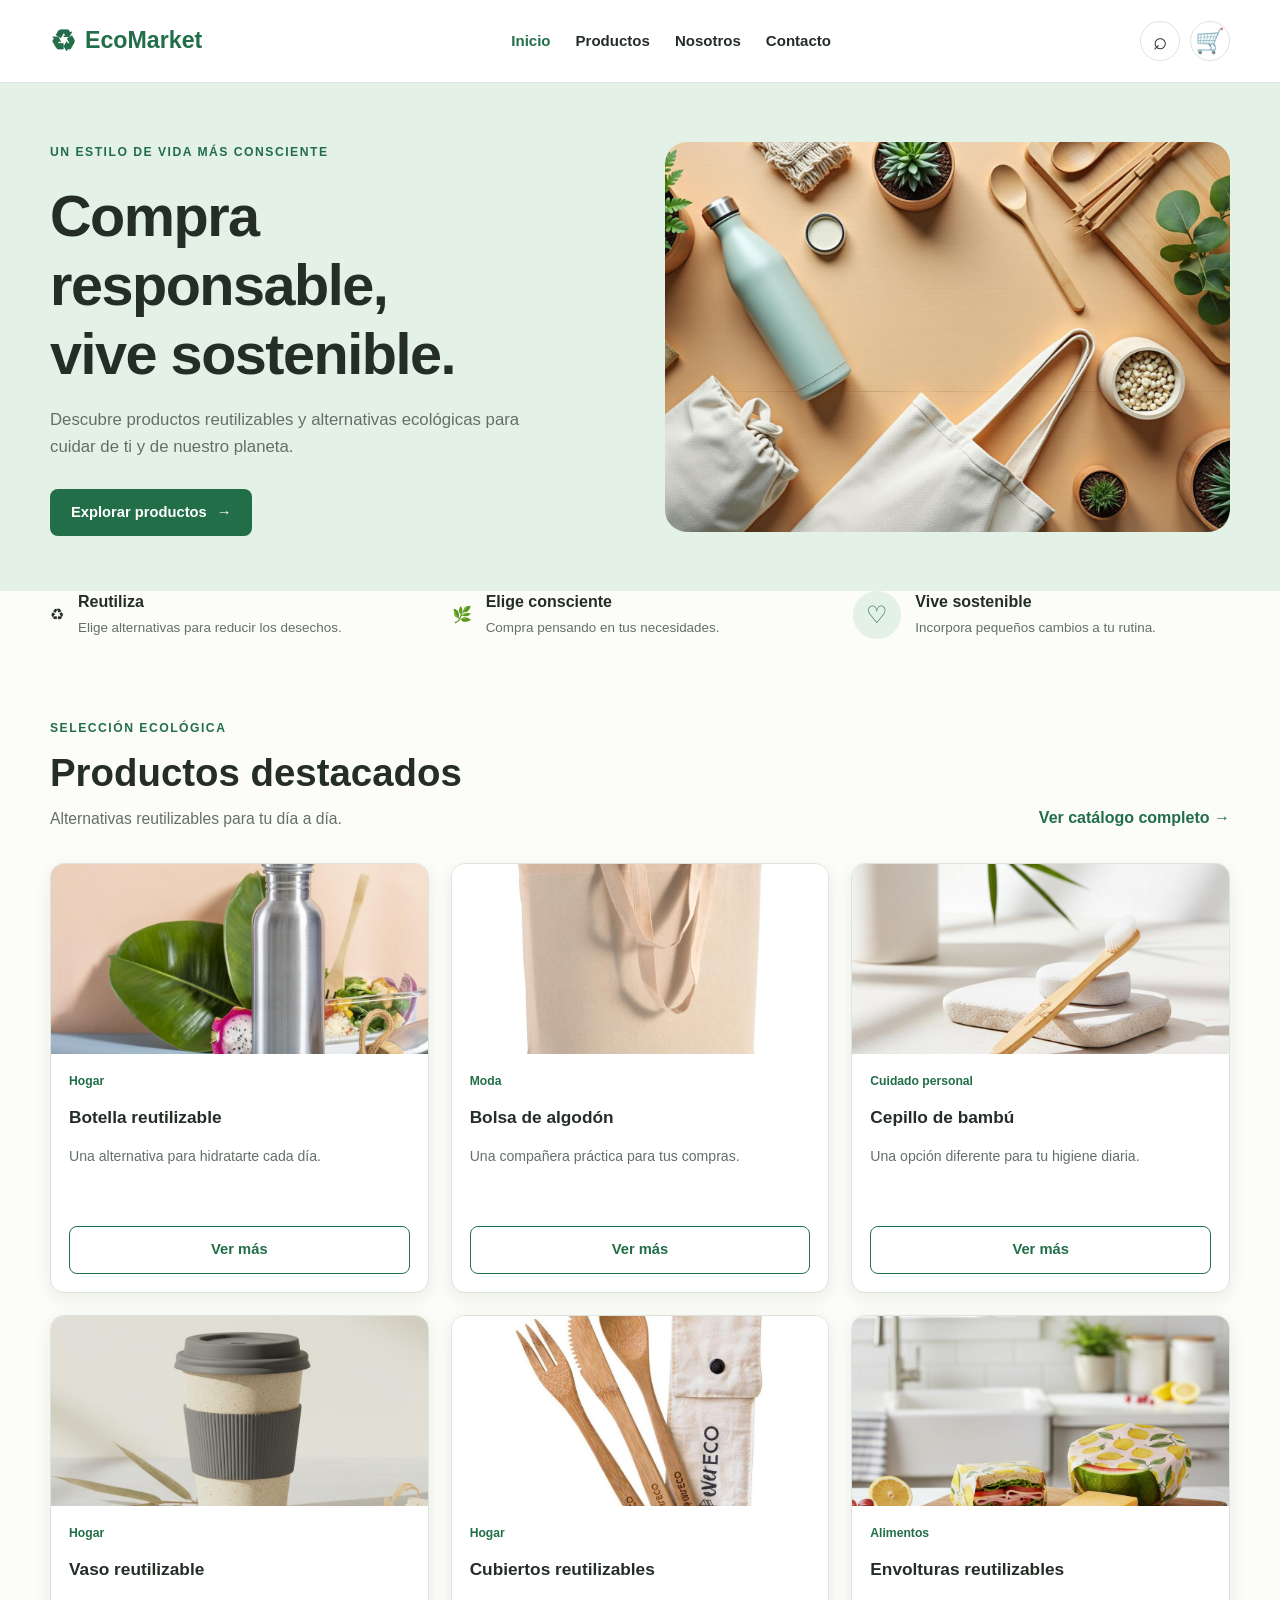
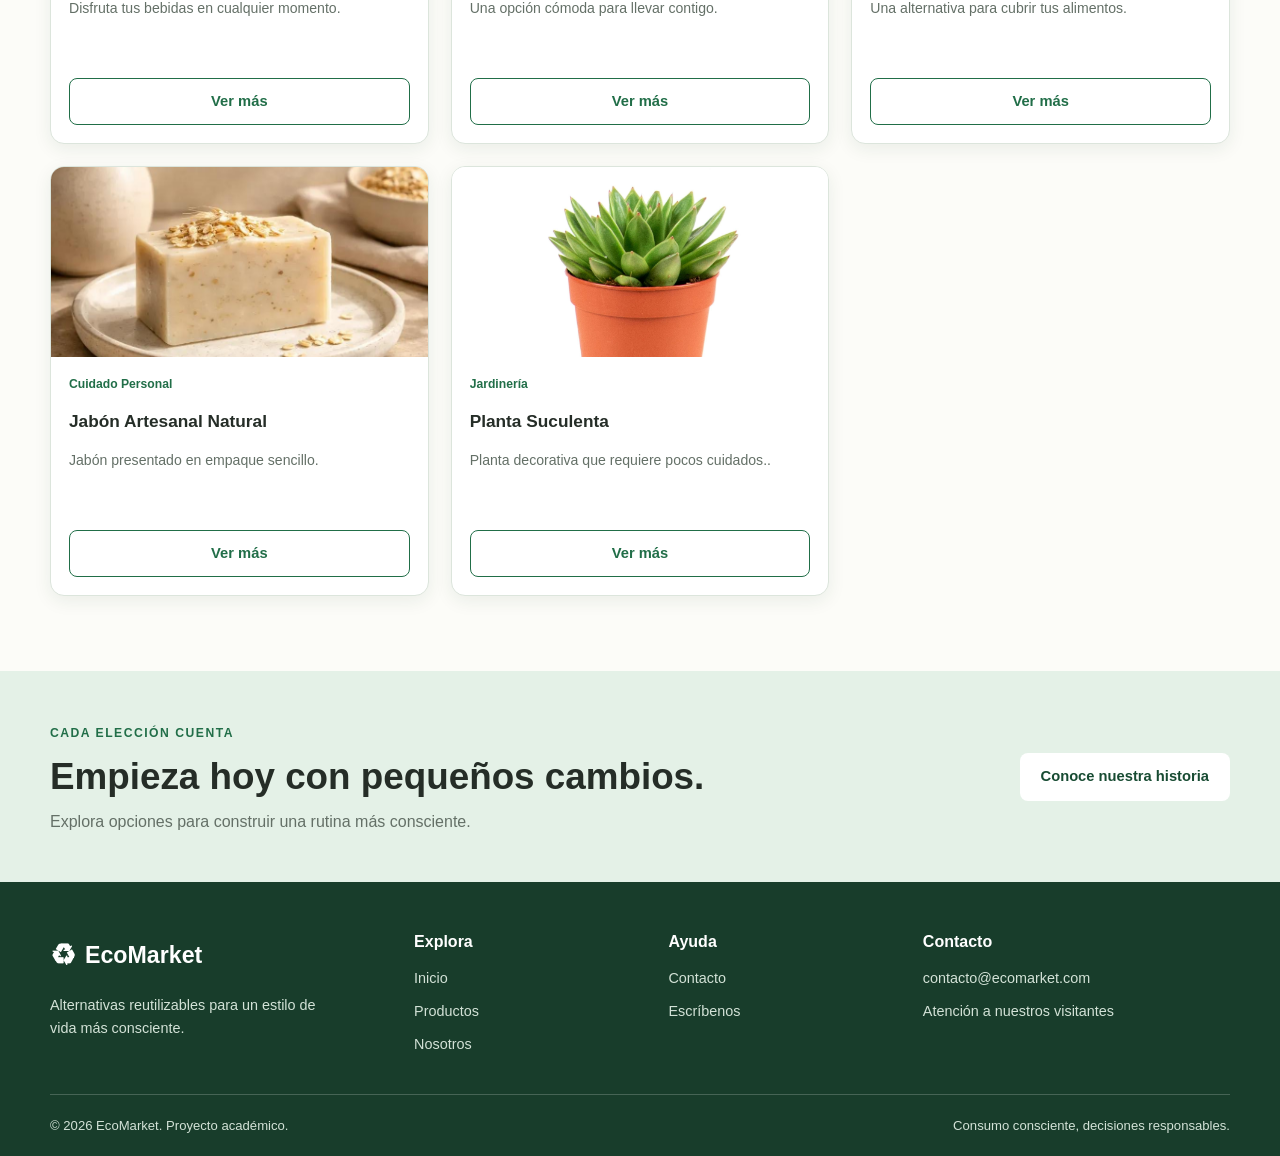
==== index.html @ b7bb80d3 "Inicio del repo para el parcial" ====
<!DOCTYPE html>
<html lang="es">
<head>
    <meta charset="UTF-8">
    <meta name="viewport" content="width=device-width, initial-scale=1.0">
    <meta name="description" content="Descubre productos ecológicos, reutilizables y sostenibles en EcoMarket.">
    <meta name="theme-color" content="#216e48">
    <title>EcoMarket | Compra responsable</title>

    <link rel="stylesheet" href="css/main.css">
    <link rel="stylesheet" href="css/layout.css">
    <link rel="stylesheet" href="css/components.css">
    <link rel="stylesheet" href="css/animations.css">
</head>
<body>

    <!-- ENCABEZADO -->
    <header class="site-header">
        <div class="container header-content">

            <a class="logo" href="index.html" aria-label="EcoMarket, inicio">
                <span class="logo-icon" aria-hidden="true">♻</span>
                <span>EcoMarket</span>
            </a>

            <nav class="main-nav" aria-label="Navegación principal">
                <a class="nav-link active" href="index.html">Inicio</a>
                <a class="nav-link" href="../views/productos.html">Productos</a>
                <a class="nav-link" href="views/sobre_nosotros.html">Nosotros</a>
                <a class="nav-link" href="views/contacto.html">Contacto</a>
            </nav>

            <div class="header-actions">
                <a class="header-action" href="views/productos.html#buscador"
                   aria-label="Buscar productos" title="Buscar productos">
                    <span aria-hidden="true">⌕</span>
                </a>

                <a class="header-action" href="views/productos.html"
                   aria-label="Ver catálogo" title="Ver catálogo">
                    <span aria-hidden="true">🛒</span>
                </a>
            </div>

        </div>
    </header>

    <main>

        <!-- BANNER PRINCIPAL -->
        <section class="hero">
            <div class="container hero-content">

                <div class="hero-text">
                    <span class="eyebrow">UN ESTILO DE VIDA MÁS CONSCIENTE</span>

                    <h1>Compra responsable,<br>vive sostenible.</h1>

                    <p>
                        Descubre productos reutilizables y alternativas
                        ecológicas para cuidar de ti y de nuestro planeta.
                    </p>

                    <a class="btn btn-primary"
                       href="views/productos.html">
                        Explorar productos
                        <span aria-hidden="true">→</span>
                    </a>
                </div>

                <div class="hero-image">
                    <img
                        src="img/products/icons/eco-hero.jpg"
                        alt="Productos reutilizables y elementos naturales"
                        fetchpriority="high">
                </div>

            </div>
        </section>
        <!--beneficios-->
        <seccion class="benefits">
            <div class="container benefits-grid">
                <article class="benefit">
                    <span class="benefit icon"aria-hidden="true">♻</span>
                 <div>
                        <h2>Reutiliza</h2>
                        <p>Elige alternativas para reducir los desechos.</p>
                    </div>
                </article>
            <article class="benefit">
                <span class="benefit icon" aria-hidden="true">🌿</span>
                <div>
                        <h2>Elige consciente</h2>
                        <p>Compra pensando en tus necesidades.</p>
                    </div>
            </article>
                <article class="benefit">
                    <span class="benefit-icon" aria-hidden="true">♡</span>
                    <div>
                        <h2>Vive sostenible</h2>
                        <p>Incorpora pequeños cambios a tu rutina.</p>
                    </div>
                </article>
            </div>
        </seccion>
        <!-- PRODUCTOS DESTACADOS -->
           <section class="featured section-padding">
            <div class="container">

                <div class="section-heading">
                    <div>
                        <span class="eyebrow">SELECCIÓN ECOLÓGICA</span>
                        <h2>Productos destacados</h2>
                        <p>Alternativas reutilizables para tu día a día.</p>
                    </div>

                    <a class="text-link" href="views/productos.html">
                        Ver catálogo completo →
                    </a>
                </div>

                <div class="product-grid featured-grid">

                    <article class="product-card">
                        <a class="product-image" href="views/productos.html#botella">
                            <img src="img/products/botella.jpg"
                                 alt="Botella reutilizable">
                        </a>
                        <div class="product-info">
                            <span class="product-category">Hogar</span>
                            <h3>Botella reutilizable</h3>
                            <p>Una alternativa para hidratarte cada día.</p>
                            <a class="btn btn-outline"
                               href="views/productos.html#botella">
                                Ver más
                            </a>
                        </div>
                    </article>

                    <article class="product-card">
                        <a class="product-image" href="views/productos.html#bolsa">
                            <img src="img/products/bolsa.jpg"
                                 alt="Bolsa reutilizable de algodón">
                        </a>
                        <div class="product-info">
                            <span class="product-category">Moda</span>
                            <h3>Bolsa de algodón</h3>
                            <p>Una compañera práctica para tus compras.</p>
                            <a class="btn btn-outline"
                               href="views/productos.html#bolsa">
                                Ver más
                            </a>
                        </div>
                    </article>

                    <article class="product-card">
                        <a class="product-image" href="views/productos.html#cepillo">
                            <img src="img/products/cepillo.jpg"
                                 alt="Cepillo dental de bambú">
                        </a>
                        <div class="product-info">
                            <span class="product-category">Cuidado personal</span>
                            <h3>Cepillo de bambú</h3>
                            <p>Una opción diferente para tu higiene diaria.</p>
                            <a class="btn btn-outline"
                               href="views/productos.html#cepillo">
                                Ver más
                            </a>
                        </div>
                    </article>

                    <article class="product-card">
                        <a class="product-image" href="views/productos.html#vaso">
                            <img src="img/products/vaso.jpg"
                                 alt="Vaso reutilizable">
                        </a>
                        <div class="product-info">
                            <span class="product-category">Hogar</span>
                            <h3>Vaso reutilizable</h3>
                            <p>Disfruta tus bebidas en cualquier momento.</p>
                            <a class="btn btn-outline"
                               href="views/productos.html#vaso">
                                Ver más
                            </a>
                        </div>
                    </article>

                    <article class="product-card">
                        <a class="product-image" href="views/productos.html#cubiertos">
                            <img src="img/products/cubiertos.jpg"
                                 alt="Juego de cubiertos reutilizables">
                        </a>
                        <div class="product-info">
                            <span class="product-category">Hogar</span>
                            <h3>Cubiertos reutilizables</h3>
                            <p>Una opción cómoda para llevar contigo.</p>
                            <a class="btn btn-outline"
                               href="views/productos.html#cubiertos">
                                Ver más
                            </a>
                        </div>
                    </article>

                    <article class="product-card">
                        <a class="product-image" href="views/productos.html#envolturas">
                            <img src="img/products/envolturas.jpg"
                                 alt="Envolturas reutilizables para alimentos">
                        </a>
                        <div class="product-info">
                            <span class="product-category">Alimentos</span>
                            <h3>Envolturas reutilizables</h3>
                            <p>Una alternativa para cubrir tus alimentos.</p>
                            <a class="btn btn-outline"
                               href="views/productos.html#envolturas">
                                Ver más
                            </a>
                        </div>
                    </article>

                     <article class="product-card">
                        <a class="product-image" href="views/productos.html#Jabónartesanalnatural">
                            <img src="img/products/Jabónartesanalnatural.jpg"
                                 alt="Jabón Artesanal natural">
                        </a>
                        <div class="product-info">
                            <span class="product-category">Cuidado Personal</span>
                            <h3>Jabón Artesanal Natural</h3>
                            <p>Jabón presentado en empaque sencillo.</p>
                            <a class="btn btn-outline"
                               href="views/productos.html#Jabónartesanalnatural">
                                Ver más
                            </a>
                        </div>
                    </article>
                    <article class="product-card">
                        <a class="product-image" href="views/productos.html#PlantaSuculenta">
                            <img src="img/products/PlantaSuculenta.jpg"
                                 alt="Planta Suculenta">
                        </a>
                        <div class="product-info">
                            <span class="product-category">Jardinería</span>
                            <h3>Planta Suculenta</h3>
                            <p>Planta decorativa que requiere pocos cuidados..</p>
                            <a class="btn btn-outline"
                               href="views/productos.html#PlantaSuculenta">
                                Ver más
                            </a>
                        </div>
                    </article>



                </div>
            </div>
        </section>
       <!--Llamado a la Accion-->
        <section class="eco-cta">
            <div class="container eco-cta-content">
                <div>
                    <span class="eyebrow">CADA ELECCIÓN CUENTA</span>
                    <h2>Empieza hoy con pequeños cambios.</h2>
                    <p>Explora opciones para construir una rutina más consciente.</p>
                </div>

                <a class="btn btn-light" href="views/sobre_nosotros.html">
                    Conoce nuestra historia
                </a>
            </div>
        </section>

      </main>
         <!-- PIE DE PÁGINA -->
    <footer class="site-footer">
        <div class="container footer-grid">

            <div class="footer-brand">
                <a class="logo footer-logo" href="index.html">
                    <span class="logo-icon" aria-hidden="true">♻</span>
                    <span>EcoMarket</span>
                </a>

                <p>
                    Alternativas reutilizables para un estilo de vida
                    más consciente.
                </p>
            </div>

            <div class="footer-column">
                <h2>Explora</h2>
                <a href="../index.html">Inicio</a>
                <a href="../views/productos.html">Productos</a>
                <a href="views/sobre_nosotros.html">Nosotros</a>
            </div>

            <div class="footer-column">
                <h2>Ayuda</h2>
                <a href="views/contacto.html">Contacto</a>
                <a href="views/contacto.html#formulario">Escríbenos</a>
            </div>

            <div class="footer-column">
                <h2>Contacto</h2>
                <a href="mailto:contacto@ecomarket.example">
                    contacto@ecomarket.com
                </a>
                <p>Atención a nuestros visitantes</p>
            </div>

        </div>

        <div class="container footer-bottom">
            <p>© 2026 EcoMarket. Proyecto académico.</p>
            <p>Consumo consciente, decisiones responsables.</p>
        </div>
    

    </footer>

</body>
</html>
---- css/main.css ----
:root{
    --color-primary: #216E48;
    --color-primary-dark: #174B32;
    --color-secondary: #E4F1E7;
    --color-beige: #F5F5DC;
    --color-background: #FCFCF8;
    --color-white: #FFFFFF;
    --color-text: #252D27;
    --color-muted: #647067;
    --color-border: #DCE5DC;
    --color-danger: #B42318;
    --color-success: #218044;

    --font-main: Arial, Helvetica, sans-serif;

    --radius-small: 8px;
    --radius-medium: 14px;
    --radius-large: 22px;

    --shadow-card: 0 5px 18px rgba(25, 65, 40, 0.08);
}
/*Reset*/
*{
    box-sizing: border-box;
    padding: 0%;
    margin: 0%;
}

html {
    scroll-behavior: smooth;
}


body{
font-family: var(--font-main);
background: var(--color-background);
color: var(--color-text);
line-height: 1.6;
min-width: 320px;
}

img{
    max-width:100%;
    display:block;
}
a{
    text-decoration:none;
    color: inherit
}

button,a{
    -webkit-tap-highlight-color: transparent;
}

button:focus-visible,
a:focus-visible,
input:focus-visible,
textarea:focus-visible,
select:focus-visible
{outline: 3px solid #75B98B;
    outline-offset: 3px;
}
h1,h2,h3{
    line-height:1.2;
    font-weight:700;
}

p{
    color:var(--color-muted);
}
ul {
    list-style: none;
}

::selection {
    color: var(--color-white);
    background-color: var(--color-primary);
}



/* =========================================
   ECOMARKET - SOBRE NOSOTROS
   Estilos generales y paleta original
   ========================================= */

.about-page {
    margin: 0;
    color: var(--color-text, #252D27);
    background-color: var(--color-background, #FCFCF8);
    font-family: Arial, Helvetica, sans-serif;
    line-height: 1.6;
}

.about-page *,
.about-page *::before,
.about-page *::after {
    box-sizing: border-box;
}

.about-page img {
    display: block;
    max-width: 100%;
}

.about-page a {
    text-decoration: none;
}

.about-container {
    width: min(1100px, 90%);
    margin-inline: auto;
}

.about-page .about-eyebrow {
    margin: 0 0 12px;
    color: var(--color-primary, #216E48);
    font-size: 0.8rem;
    font-weight: 700;
    letter-spacing: 1.5px;
    text-transform: uppercase;
}

.about-page h1,
.about-page h2,
.about-page h3,
.about-page p {
    overflow-wrap: break-word;
}

/* Estilos principales de Contacto */

.contact-main {
    color: #252D27;
    background-color: #FCFCF8;
    font-family: Arial, Helvetica, sans-serif;
    line-height: 1.6;
}

.contact-container {
    width: 90%;
    max-width: 1100px;
    margin: 0 auto;
}

.contact-hero {
    padding: 55px 20px;
    text-align: center;
    background-color: #E4F1E7;
}

.contact-hero h1 {
    color: #174B32;
    font-size: 3rem;
}

.contact-section {
    padding: 55px 0;
}

.contact-field {
    display: flex;
    flex-direction: column;
    gap: 7px;
    margin-bottom: 19px;
}

.contact-field label {
    color: #174B32;
    font-weight: 600;
}

.contact-field select,
.contact-field textarea {
    width: 100%;
    padding: 12px 14px;
    border: 1px solid #DCE5DC;
    border-radius: 7px;
    background-color: #FCFCF8;
    color: #252D27;
    font: inherit;
}

.contact-field textarea {
    min-height: 130px;
    resize: vertical;
}

.contact-field select:focus,
.contact-field textarea:focus {
    outline: 2px solid #216E48;
    outline-offset: 2px;
}

/* Campos del formulario */

.contact-field input {
    width: 100%;
    padding: 12px 14px;
    border: 1px solid #DCE5DC;
    border-radius: 7px;
    background-color: #FCFCF8;
    color: #252D27;
    font: inherit;
}

/* Cuando el usuario selecciona un campo */

.contact-field input:focus,
.contact-field select:focus,
.contact-field textarea:focus {
    outline: 2px solid #216E48;
    outline-offset: 2px;
}

/* Botón para enviar */

.contact-submit {
    display: block;
    margin: 0 auto;
    width: auto;
    padding: 10px 25px;
    border: none;
    border-radius: 8px;
    background-color: #216E48;
    color: #FFFFFF;
    font: inherit;
    font-weight: bold;
    cursor: pointer;
    transition: background-color 0.2s ease;
}

/* Efecto al pasar el ratón */

.contact-submit:hover {
    background-color: #174B32;
}
---- css/layout.css ----
/* container es o de la pagina */
.container {
    width: min(1180px, calc(100% - 40px));
    margin-inline: auto;
}
/* ENCABEZADO */
.site-header{
    background-color: var(--color-white);
    border-bottom: 1px solid var(--color-border);
}
.header-content{
    min-height: 82px;
    display: flex;
    align-items: center;
    justify-content: space-between;
    gap: 24px;
}
.logo{
    display: inline-flex;
    align-items: center;
    gap: 9px;
    color: var(--color-primary);
    font-size: 1.45rem;
    font-weight: 800;
    white-space: nowrap;
}
.logo-icon{
    font-size: 1.8rem;
}

.main-nav{
    display: flex;
    align-items: center;
    justify-content: center;
    gap: 25px;

}
.nav-link{
    color:var(--color-text);
    font-size: 0.94rem;
    font-weight: 600;
    
}
.nav-link.active {
    color: var(--color-primary);
}
.header-actions {
    display: flex;
    align-items: center;
    gap: 10px;
}

.header-action {
    width: 40px;
    height: 40px;
    display: grid;
    place-items: center;
    border: 1px solid var(--color-border);
    border-radius: 50%;
    font-size: 1.5rem;
}

/* BANNER PRINCIPAL */

.hero {
    padding-block: 55px;
    background-color: var(--color-secondary);
}

.hero-content {
    display: grid;
    grid-template-columns: 1fr 1fr;
    align-items: center;
    gap: 50px;
}

.hero-text {
    max-width: 560px;
}

.hero-text h1 {
    margin-block: 18px;
    font-size: clamp(2.3rem, 4.5vw, 3.8rem);
    letter-spacing: -1.5px;
}

.hero-text p {
    max-width: 480px;
    margin-bottom: 28px;
    font-size: 1.05rem;
}

.hero-image {
    height: 390px;
    overflow: hidden;
    border-radius: var(--radius-large);
    background-color: var(--color-beige);
}

.hero-image img {
    width: 100%;
    height: 100%;
    object-fit: cover;
}

/* BENEFICIOS */

.benefits {
    padding-block: 30px;
    background-color: var(--color-white);
    border-bottom: 1px solid var(--color-border);
}

.benefits-grid {
    display: grid;
    grid-template-columns: repeat(3, minmax(0, 1fr));
    gap: 25px;
}

.benefit {
    display: flex;
    align-items: center;
    gap: 14px;
}

.benefit-icon {
    display: grid;
    place-items: center;
    flex-shrink: 0;
    width: 48px;
    height: 48px;
    background-color: var(--color-secondary);
    color: var(--color-primary);
    border-radius: 50%;
    font-size: 1.5rem;
}

.benefit h2 {
    margin-bottom: 5px;
    font-size: 1rem;
}

.benefit p {
    font-size: 0.84rem;
}
/* SECCIONES */

.section-padding {
    padding-block: 75px;
}

.section-heading {
    display: flex;
    align-items: end;
    justify-content: space-between;
    gap: 20px;
    margin-bottom: 32px;
}

.section-heading h2 {
    margin-block: 10px;
    font-size: clamp(1.8rem, 3vw, 2.5rem);
}

.section-heading p {
    font-size: 0.98rem;
}

.text-link {
    flex-shrink: 0;
    color: var(--color-primary);
    font-weight: 700;
}

/* CUADRÍCULA DE PRODUCTOS */

.product-grid {
    display: grid;
    grid-template-columns: repeat(4, minmax(0, 1fr));
    gap: 24px;
}

/* LLAMADO A LA ACCIÓN */

.eco-cta {
    padding-block: 48px;
    background-color: var(--color-secondary);
}

.eco-cta-content {
    display: flex;
    align-items: center;
    justify-content: space-between;
    gap: 30px;
}

.eco-cta h2 {
    margin-block: 10px;
    font-size: clamp(1.7rem, 3vw, 2.3rem);
}

.eco-cta p {
    max-width: 570px;
}
/* PIE DE PÁGINA */

.site-footer {
    padding-top: 50px;
    background-color: #183D2B;
    color: var(--color-white);
}

.footer-grid {
    display: grid;
    grid-template-columns: 1.5fr 1fr 1fr 1.4fr;
    gap: 35px;
    padding-bottom: 38px;
}

.footer-logo {
    color: var(--color-white);
    margin-bottom: 15px;
}

.footer-brand p,
.footer-column p {
    color: #D3E2D7;
    font-size: 0.9rem;
}

.footer-brand p {
    max-width: 280px;
}

.footer-column {
    display: flex;
    flex-direction: column;
    align-items: flex-start;
    gap: 10px;
}

.footer-column h2 {
    margin-bottom: 5px;
    font-size: 1rem;
}

.footer-column a {
    color: #D3E2D7;
    font-size: 0.9rem;
    overflow-wrap: anywhere;
}

.footer-bottom {
    display: flex;
    justify-content: space-between;
    gap: 20px;
    padding-block: 20px;
    border-top: 1px solid rgba(255, 255, 255, 0.2);
}

.footer-bottom p {
    color: #D3E2D7;
    font-size: 0.82rem;
}

/* TABLET */

@media (max-width: 900px) {
    .header-content {
        flex-wrap: wrap;
        padding-block: 18px;
    }

    .main-nav {
        order: 3;
        width: 100%;
        flex-wrap: wrap;
        gap: 18px;
    }

    .hero-content {
        gap: 28px;
    }

    .hero-image {
        height: 320px;
    }

    .product-grid {
        grid-template-columns: repeat(2, minmax(0, 1fr));
    }

    .footer-grid {
        grid-template-columns: repeat(2, minmax(0, 1fr));
    }
}

/* MÓVIL */

@media (max-width: 600px) {
    .container {
        width: calc(100% - 32px);
    }

    .header-content {
        gap: 14px;
    }

    .logo {
        font-size: 1.25rem;
    }

    .main-nav {
        justify-content: flex-start;
        gap: 12px 18px;
    }

    .nav-link {
        font-size: 0.88rem;
    }

    .hero {
        padding-block: 35px;
    }

    .hero-content {
        grid-template-columns: 1fr;
        gap: 25px;
    }

    .hero-text h1 {
        font-size: 2.4rem;
        letter-spacing: -0.8px;
    }

    .hero-image {
        height: 250px;
    }

    .benefits-grid {
        grid-template-columns: 1fr;
        gap: 22px;
    }

    .section-padding {
        padding-block: 48px;
    }

    .section-heading {
        align-items: flex-start;
        flex-direction: column;
    }

    .product-grid {
        grid-template-columns: 1fr;
        gap: 20px;
    }

    .eco-cta-content {
        align-items: flex-start;
        flex-direction: column;
    }

    .footer-grid {
        grid-template-columns: 1fr;
        gap: 28px;
    }

    .footer-bottom {
        flex-direction: column;
        gap: 8px;
    }
}
/* Distribución del catálogo */
.catalogo {
    padding-top: 40px;
    padding-bottom: 60px;
}

.catalogo-contenido {
    display: grid;
    grid-template-columns: 240px minmax(0, 1fr);
    gap: 28px;
    align-items: start;
    margin-top: 32px;
}

.productos {
    min-width: 0;
}

.productos > h2 {
    margin-bottom: 20px;
}

/* Tarjetas del catálogo */
.product-grid {
    display: grid;
    grid-template-columns: repeat(3, minmax(0, 1fr));
    gap: 22px;
}

.product-card {
    height: 100%;
    overflow: hidden;
}

.product-image {
    width: 100%;
    height: 190px;
    object-fit: cover;
}

.product-info {
    display: flex;
    flex-direction: column;
    align-items: flex-start;
    gap: 8px;
    padding: 18px;
}

.product-info h3 {
    font-size: 1.05rem;
}


/* Precios del producto */
.product-prices {
    display: flex;
    align-items: center;
    gap: 10px;
    flex-wrap: wrap;
}

.product-old-price {
    color: #777;
    font-size: 0.95rem;
    text-decoration: line-through;
    margin: 0;
}

.product-discount {
    color: var(--color-primary-dark);
    font-size: 1.2rem;
    font-weight: 700;
    margin: 0;
}


.product-price {
    color: var(--color-primary-dark);
    font-size: 1.2rem;
    font-weight: 700;
}

.product-availability {
    color: var(--color-success);
    font-size: 0.9rem;
}

.product-info .btn {
    margin-top: 8px;
}

/* Campos del panel de filtros */
.filtros fieldset + fieldset {
    margin-top: 24px;
}

.filtros input[type="number"] {
    width: 100%;
    min-width: 0;
    padding: 10px;
    border: 1px solid var(--color-border);
    border-radius: var(--radius-small);
}

/* Paginación */
.paginacion {
    display: flex;
    justify-content: center;
    align-items: center;
    flex-wrap: wrap;
    gap: 8px;
    margin-top: 32px;
}

.paginacion a {
    padding: 8px 12px;
    border: 1px solid var(--color-border);
    border-radius: var(--radius-small);
}

.paginacion a[aria-current="page"] {
    color: var(--color-white);
    background-color: var(--color-primary);
    border-color: var(--color-primary);
}

.paginacion a:hover {
    color: var(--color-primary);
    border-color: var(--color-primary);
}

/* Adaptación a tabletas */
@media (max-width: 900px) {
    .catalogo-contenido {
        grid-template-columns: 200px minmax(0, 1fr);
        gap: 18px;
    }

    .product-grid {
        grid-template-columns: repeat(2, minmax(0, 1fr));
    }
}

/* Adaptación a celulares */
@media (max-width: 600px) {
    .catalogo-contenido {
        grid-template-columns: 1fr;
    }

    .product-grid {
        grid-template-columns: 1fr;
    }

    .product-image {
        height: 220px;
    }
}
/*=========================================
   SOBRE NOSOTROS - ESTRUCTURA
   ========================================= */
/* Portada */

.about-hero {
    padding: 65px 0;
    background-color: var(--color-secondary, #E4F1E7);
    text-align: center;
}

.about-hero .about-container {
    max-width: 850px;
}

.about-hero-description {
    max-width: 720px;
    margin: 0 auto;
}

/* Historia */

.about-story {
    display: grid;
    grid-template-columns: 1fr 1fr;
    align-items: center;
    gap: 55px;
    padding-top: 75px;
    padding-bottom: 75px;
}

.about-story-image {
    min-height: 360px;
    overflow: hidden;
    border-radius: 14px;
    background-color: var(--color-secondary, #E4F1E7);
}

.about-story-image img {
    width: 100%;
    height: 100%;
    min-height: 360px;
    object-fit: cover;
}

.about-story-content {
    padding: 10px 0;
}

/* Principios */

.about-principles {
    padding: 70px 0;
    background-color: var(--color-secondary, #E4F1E7);
}

.about-section-heading {
    max-width: 720px;
    margin: 0 0 32px;
}

.about-principles .about-section-heading,
.about-testimonials .about-section-heading {
    margin-right: auto;
    margin-left: auto;
    text-align: center;
}

.about-principles-grid {
    display: grid;
    grid-template-columns: repeat(2, minmax(0, 1fr));
    gap: 25px;
}

/* Valores */

.about-values {
    padding-top: 75px;
    padding-bottom: 75px;
}

.about-values-grid {
    display: grid;
    grid-template-columns: repeat(3, minmax(0, 1fr));
    gap: 24px;
}

/* Testimonios */

.about-testimonials {
    padding: 70px 0;
    background-color: var(--color-beige, #F5F5DC);
}

.about-testimonials-grid {
    display: grid;
    grid-template-columns: repeat(2, minmax(0, 1fr));
    gap: 24px;
}

/* Invitación final */

.about-cta {
    padding: 55px 0;
    background-color: var(--color-primary, #216E48);
    color: var(--color-white, #FFFFFF);
}

.about-cta-inner {
    display: flex;
    align-items: center;
    justify-content: space-between;
    gap: 30px;
}





/* Adaptación para tabletas */

@media (max-width: 900px) {
    .about-header-inner {
        flex-wrap: wrap;
        justify-content: center;
        padding-top: 16px;
        padding-bottom: 16px;
    }

    .about-nav {
        gap: 14px;
    }

    .about-story {
        gap: 30px;
    }

    .about-values-grid {
        grid-template-columns: repeat(2, minmax(0, 1fr));
    }
}

/* Adaptación para celulares */

@media (max-width: 600px) {
    .about-header-inner {
        flex-direction: column;
        gap: 14px;
    }

    .about-nav {
        gap: 10px 16px;
    }

    .about-header-actions {
        justify-content: center;
    }

    .about-hero {
        padding: 45px 0;
    }

    .about-story {
        grid-template-columns: 1fr;
        gap: 25px;
        padding-top: 45px;
        padding-bottom: 45px;
    }

    .about-story-image,
    .about-story-image img {
        min-height: 250px;
    }

    .about-principles,
    .about-testimonials {
        padding: 45px 0;
    }

    .about-values {
        padding-top: 45px;
        padding-bottom: 45px;
    }

    .about-principles-grid,
    .about-values-grid,
    .about-testimonials-grid {
        grid-template-columns: 1fr;
    }

    .about-cta-inner {
        align-items: flex-start;
        flex-direction: column;
    }

    .about-footer-grid {
        grid-template-columns: 1fr;
        gap: 28px;
    }
}


/* Diseño adaptable de Contacto */
@media (max-width: 800px) {
    .contact-grid {
        grid-template-columns: 1fr;
        gap: 30px;
    }

    .contact-section {
        padding: 40px 0;
    }
}

@media (max-width: 480px) {
    .contact-container {
        width: 92%;
    }

    .contact-form-card {
        padding: 20px 16px;
    }

    .contact-hero h1 {
        font-size: 2rem;
    }
}
---- css/components.css ----
.eyebrow {
    color: var(--color-primary);
    font-size: 0.76rem;
    font-weight: 800;
    letter-spacing: 1.5px;
}

/* BOTONES */

.btn {
    display: inline-flex;
    align-items: center;
    justify-content: center;
    gap: 10px;
    min-height: 44px;
    padding: 11px 20px;
    border: 1px solid transparent;
    border-radius: var(--radius-small);
    cursor: pointer;
    text-align: center;
    font-size: 0.92rem;
    font-weight: 700;
}

.btn-primary {
    color: var(--color-white);
    background-color: var(--color-primary);
}

.btn-outline {
    width: 100%;
    color: var(--color-primary);
    border-color: var(--color-primary);
    background-color: transparent;
}

.btn-light {
    color: var(--color-primary-dark);
    background-color: var(--color-white);
}

/* TARJETAS DE PRODUCTOS */

.product-card {
    min-width: 0;
    overflow: hidden;
    border: 1px solid var(--color-border);
    border-radius: var(--radius-medium);
    background-color: var(--color-white);
    box-shadow: var(--shadow-card);
}

.product-image {
    display: block;
    overflow: hidden;
    aspect-ratio: 4 / 3;
    background-color: var(--color-beige);
}

.product-image img {
    width: 100%;
    height: 100%;
    object-fit: cover;
}

.product-info {
    display: flex;
    flex-direction: column;
    align-items: flex-start;
    padding: 18px;
}

.product-category {
    margin-bottom: 8px;
    color: var(--color-primary);
    font-size: 0.76rem;
    font-weight: 700;
}

.product-info h3 {
    margin-bottom: 9px;
    font-size: 1.08rem;
}

.product-info p {
    min-height: 48px;
    margin-bottom: 17px;
    font-size: 0.88rem;
}

.product-info .btn {
    align-self: stretch;
}

/* BENEFICIOS */

.benefit h2 {
    color: var(--color-text);
}

/* ENLACES */

.text-link:hover,
.footer-column a:hover {
    text-decoration: underline;
    text-underline-offset: 4px;
}

/* REDUCIR ANIMACIONES SI EL USUARIO LO PREFIERE */

@media (prefers-reduced-motion: reduce) {
    *,
    *::before,
    *::after {
        scroll-behavior: auto !important;
        animation-duration: 0.01ms !important;
        animation-iteration-count: 1 !important;
        transition-duration: 0.01ms !important;
    }
}

/*--------------------------------------------------------------------------------*/
/* Buscador del catálogo */
.buscador {
    display: flex;
    align-items: center;
    gap: 12px;
    margin-top: 24px;
    padding: 16px;
    background-color: var(--color-white);
    border: 1px solid var(--color-border);
    border-radius: var(--radius-medium);
}

.buscador label {
    font-weight: bold;
}

.buscador input {
    flex: 1;
    min-width: 0;
    padding: 12px;
    border: 1px solid var(--color-border);
    border-radius: var(--radius-small);
}

.buscador button {
    padding: 12px 20px;
    color: var(--color-white);
    background-color: var(--color-primary);
    border: none;
    border-radius: var(--radius-small);
    cursor: pointer;
}

.buscador button:hover {
    background-color: var(--color-primary-dark);
}


/* Panel de filtros */
.filtros {
    padding: 20px;
    background-color: var(--color-white);
    border: 1px solid var(--color-border);
    border-radius: var(--radius-medium);
}

.filtros h2 {
    margin-bottom: 16px;
    font-size: 1.2rem;
}

.filtros fieldset {
    display: flex;
    flex-direction: column;
    gap: 12px;
    border: none;
}

.filtros legend {
    margin-bottom: 12px;
    font-weight: bold;
}

.filtros label {
    display: flex;
    align-items: center;
    gap: 8px;
    cursor: pointer;
}

.filtros input {
    accent-color: var(--color-primary);
}
/* =========================================
   SOBRE NOSOTROS - COMPONENTES
   ========================================= */

/* Logo */

.about-logo {
    color: var(--color-primary, #216E48);
    font-size: 1.7rem;
    font-weight: 800;
    letter-spacing: -0.8px;
    white-space: nowrap;
}

.about-logo span {
    color: var(--color-primary-dark, #174B32);
}

.about-logo-footer {
    color: var(--color-white, #FFFFFF);
}

.about-logo-footer span {
    color: #C6E4C9;
}

/* Navegación */

.about-nav a,
.about-search-link {
    color: var(--color-text, #252D27);
    font-size: 0.95rem;
    font-weight: 600;
}

.about-nav a[aria-current="page"] {
    color: var(--color-primary, #216E48);
    border-bottom: 2px solid var(--color-primary, #216E48);
    padding-bottom: 5px;
}

.about-cart-link {
    display: inline-flex;
    align-items: center;
    justify-content: center;
    width: 38px;
    height: 38px;
    border: 1px solid var(--color-border, #DCE5DC);
    border-radius: 50%;
    color: var(--color-primary, #216E48);
    font-size: 1.4rem;
}

/* Portada */

.about-hero h1 {
    margin: 0 0 18px;
    color: var(--color-primary-dark, #174B32);
    font-size: clamp(2.1rem, 5vw, 3.2rem);
    line-height: 1.2;
}

.about-hero-description {
    color: var(--color-text, #252D27);
    font-size: 1.05rem;
}

/* Historia */

.about-story-content h2,
.about-section-heading h2,
.about-cta h2 {
    margin: 0 0 18px;
    color: var(--color-primary-dark, #174B32);
    font-size: clamp(1.7rem, 4vw, 2.4rem);
    line-height: 1.25;
}

.about-story-content > p:not(.about-eyebrow) {
    margin: 0 0 17px;
    color: var(--color-text, #252D27);
}

.about-section-heading > p:not(.about-eyebrow) {
    color: var(--color-text, #252D27);
}

/* Botones */

.about-button {
    display: inline-block;
    margin-top: 8px;
    padding: 12px 22px;
    border: 2px solid var(--color-primary, #216E48);
    border-radius: 7px;
    background-color: var(--color-primary, #216E48);
    color: var(--color-white, #FFFFFF);
    font-weight: 700;
    text-align: center;
}

.about-button-light {
    flex-shrink: 0;
    border-color: var(--color-white, #FFFFFF);
    background-color: var(--color-white, #FFFFFF);
    color: var(--color-primary-dark, #174B32);
}

/* Tarjetas de misión y visión */

.about-principle-card {
    padding: 30px;
    border: 1px solid var(--color-border, #DCE5DC);
    border-radius: 12px;
    background-color: var(--color-white, #FFFFFF);
    box-shadow: 0 4px 14px rgba(23, 75, 50, 0.06);
}

.about-icon {
    display: inline-block;
    margin-bottom: 12px;
    font-size: 2.2rem;
}

.about-principle-card h3,
.about-value-card h3 {
    margin: 0 0 12px;
    color: var(--color-primary-dark, #174B32);
    font-size: 1.25rem;
}

.about-principle-card p,
.about-value-card p {
    margin: 0;
    color: var(--color-text, #252D27);
}

/* Tarjetas de valores */

.about-value-card {
    padding: 25px 20px;
    border: 1px solid var(--color-border, #DCE5DC);
    border-radius: 12px;
    background-color: var(--color-white, #FFFFFF);
    text-align: center;
}

/* Tarjetas de testimonios */

.about-testimonial-card {
    padding: 28px;
    border: 1px solid var(--color-border, #DCE5DC);
    border-radius: 12px;
    background-color: var(--color-white, #FFFFFF);
}

.about-quote {
    display: block;
    color: var(--color-primary, #216E48);
    font-size: 3rem;
    font-weight: 800;
    line-height: 1;
}

.about-testimonial-card blockquote {
    margin: 10px 0 18px;
    color: var(--color-text, #252D27);
    font-size: 1.05rem;
}

.about-testimonial-author {
    margin: 0;
    color: var(--color-primary-dark, #174B32);
    font-size: 0.9rem;
    font-weight: 700;
}

/* Invitación final */

.about-cta .about-eyebrow {
    color: #D8EBDD;
}

.about-cta h2 {
    max-width: 650px;
    color: var(--color-white, #FFFFFF);
}

.about-cta-inner > div > p:last-child {
    margin-bottom: 0;
    color: #F0F7F1;
}

/* Pie de página */

.about-footer-column h2 {
    margin: 0 0 7px;
    color: #D8EBDD;
    font-size: 1.05rem;
}

.about-footer-column a {
    color: var(--color-white, #FFFFFF);
    font-size: 0.93rem;
}

.about-footer-brand p {
    max-width: 320px;
    color: #E2ECE3;
}

.about-footer-bottom p {
    margin: 0;
    color: #E2ECE3;
    font-size: 0.88rem;
}
---- css/animations.css ----
/* ========================================
   ANIMACIONES Y ESTADOS INTERACTIVOS
   ======================================== */

.btn,
.header-action,
.nav-link,
.text-link {
    transition:
        color 0.25s ease,
        background-color 0.25s ease,
        border-color 0.25s ease,
        transform 0.25s ease;
}

.btn-primary:hover {
    background-color: var(--color-primary-dark);
    transform: translateY(-2px);
}

.btn-outline:hover {
    color: var(--color-white);
    background-color: var(--color-primary);
}

.btn-light:hover {
    background-color: var(--color-beige);
    transform: translateY(-2px);
}

.header-action:hover {
    color: var(--color-white);
    background-color: var(--color-primary);
    border-color: var(--color-primary);
}

.nav-link:hover {
    color: var(--color-primary);
}

.product-card {
    transition:
        transform 0.3s ease,
        box-shadow 0.3s ease;
}

.product-card:hover {
    transform: translateY(-5px);
    box-shadow: 0 12px 26px rgba(25, 65, 40, 0.13);
}

.product-image img {
    transition: transform 0.4s ease;
}

.product-card:hover .product-image img {
    transform: scale(1.04);
}

@media (prefers-reduced-motion: reduce) {
    .product-card,
    .product-image img,
    .btn,
    .header-action,
    .nav-link {
        transition: none;
    }

    .product-card:hover,
    .product-card:hover .product-image img,
    .btn:hover {
        transform: none;
    }
}

/* =========================================
   SOBRE NOSOTROS - INTERACCIONES
   ========================================= */

.about-nav a,
.about-search-link,
.about-cart-link,
.about-button,
.about-principle-card,
.about-value-card,
.about-testimonial-card {
    transition:
        color 0.2s ease,
        background-color 0.2s ease,
        border-color 0.2s ease,
        box-shadow 0.2s ease,
        transform 0.2s ease;
}

.about-nav a:hover,
.about-search-link:hover {
    color: var(--color-primary, #216E48);
}

.about-cart-link:hover {
    background-color: var(--color-secondary, #E4F1E7);
    border-color: var(--color-primary, #216E48);
}

.about-button:hover {
    background-color: var(--color-primary-dark, #174B32);
    border-color: var(--color-primary-dark, #174B32);
    transform: translateY(-2px);
}

.about-button-light:hover {
    background-color: var(--color-secondary, #E4F1E7);
    border-color: var(--color-secondary, #E4F1E7);
    color: var(--color-primary-dark, #174B32);
}

.about-principle-card:hover,
.about-value-card:hover,
.about-testimonial-card:hover {
    transform: translateY(-5px);
    box-shadow: 0 8px 22px rgba(23, 75, 50, 0.1);
}

@media (prefers-reduced-motion: reduce) {
    .about-page *,
    .about-page *::before,
    .about-page *::after {
        transition: none !important;
        scroll-behavior: auto !important;
    }
}
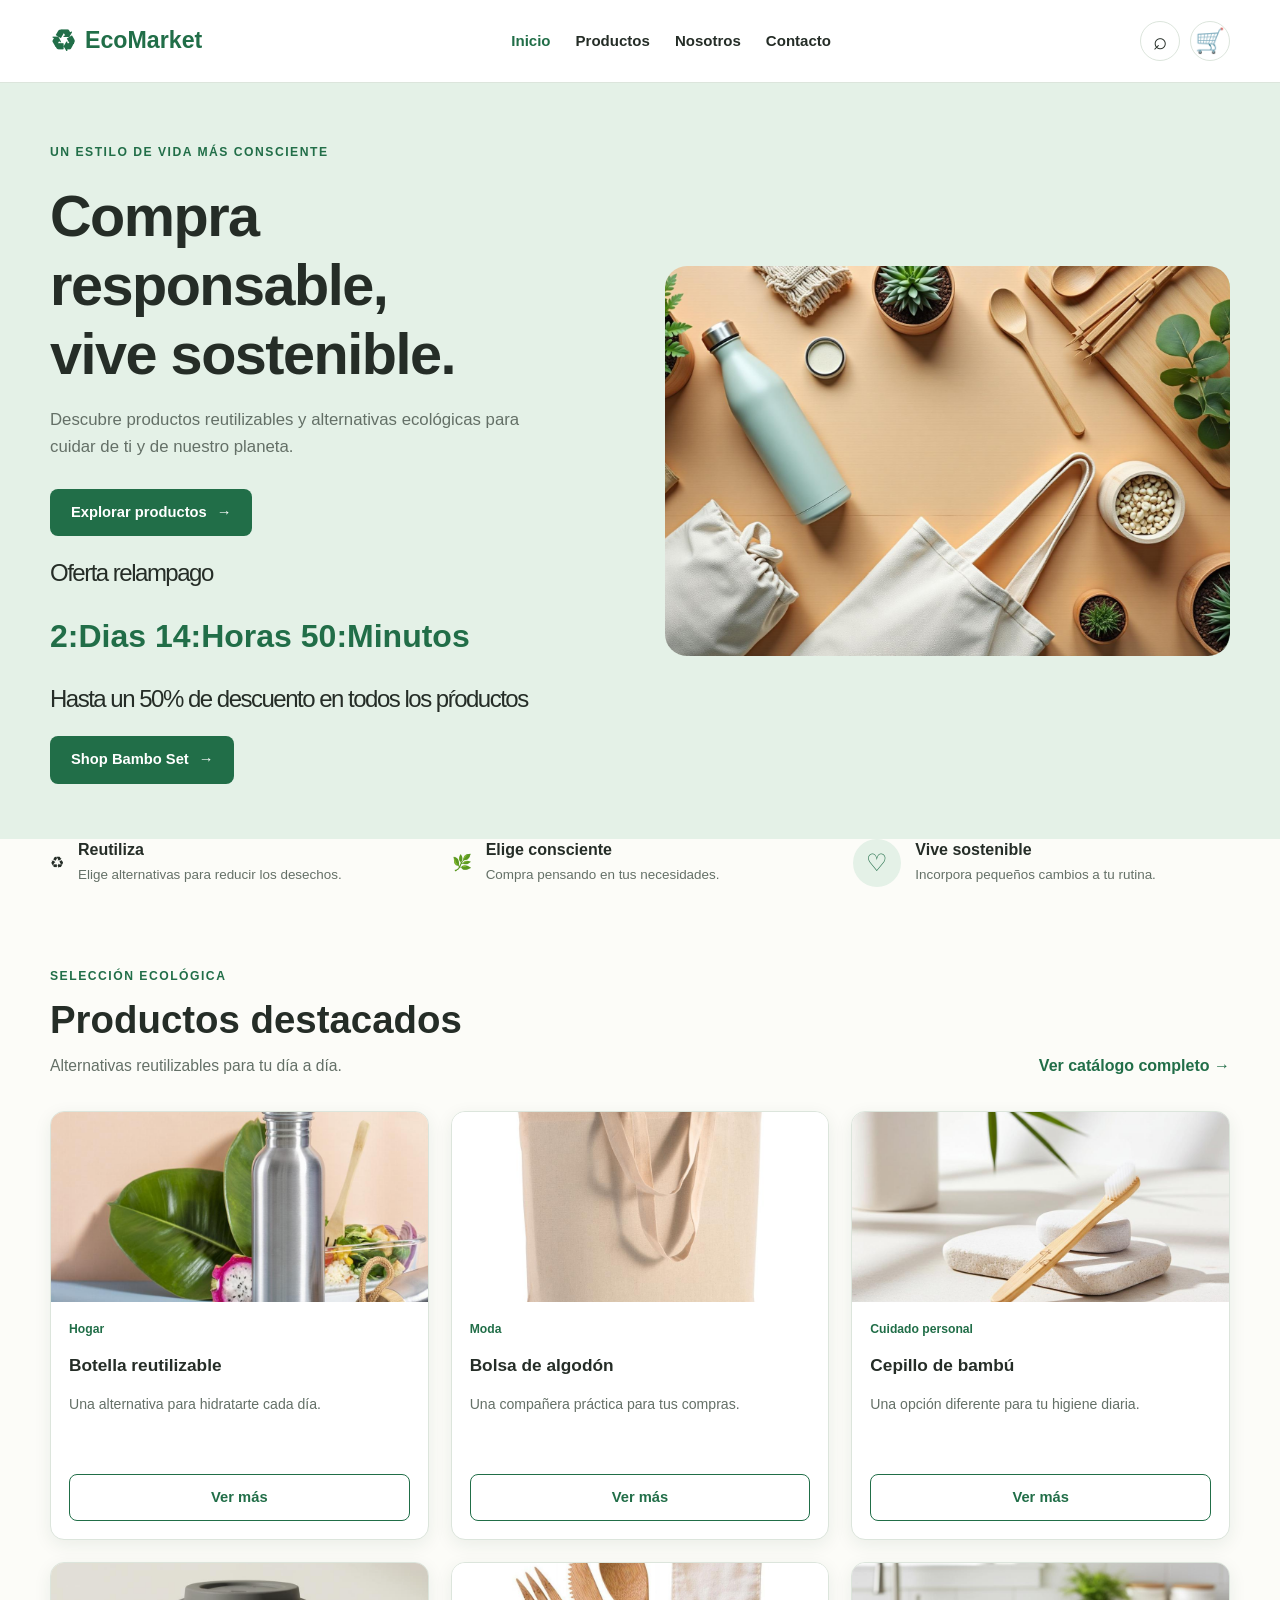
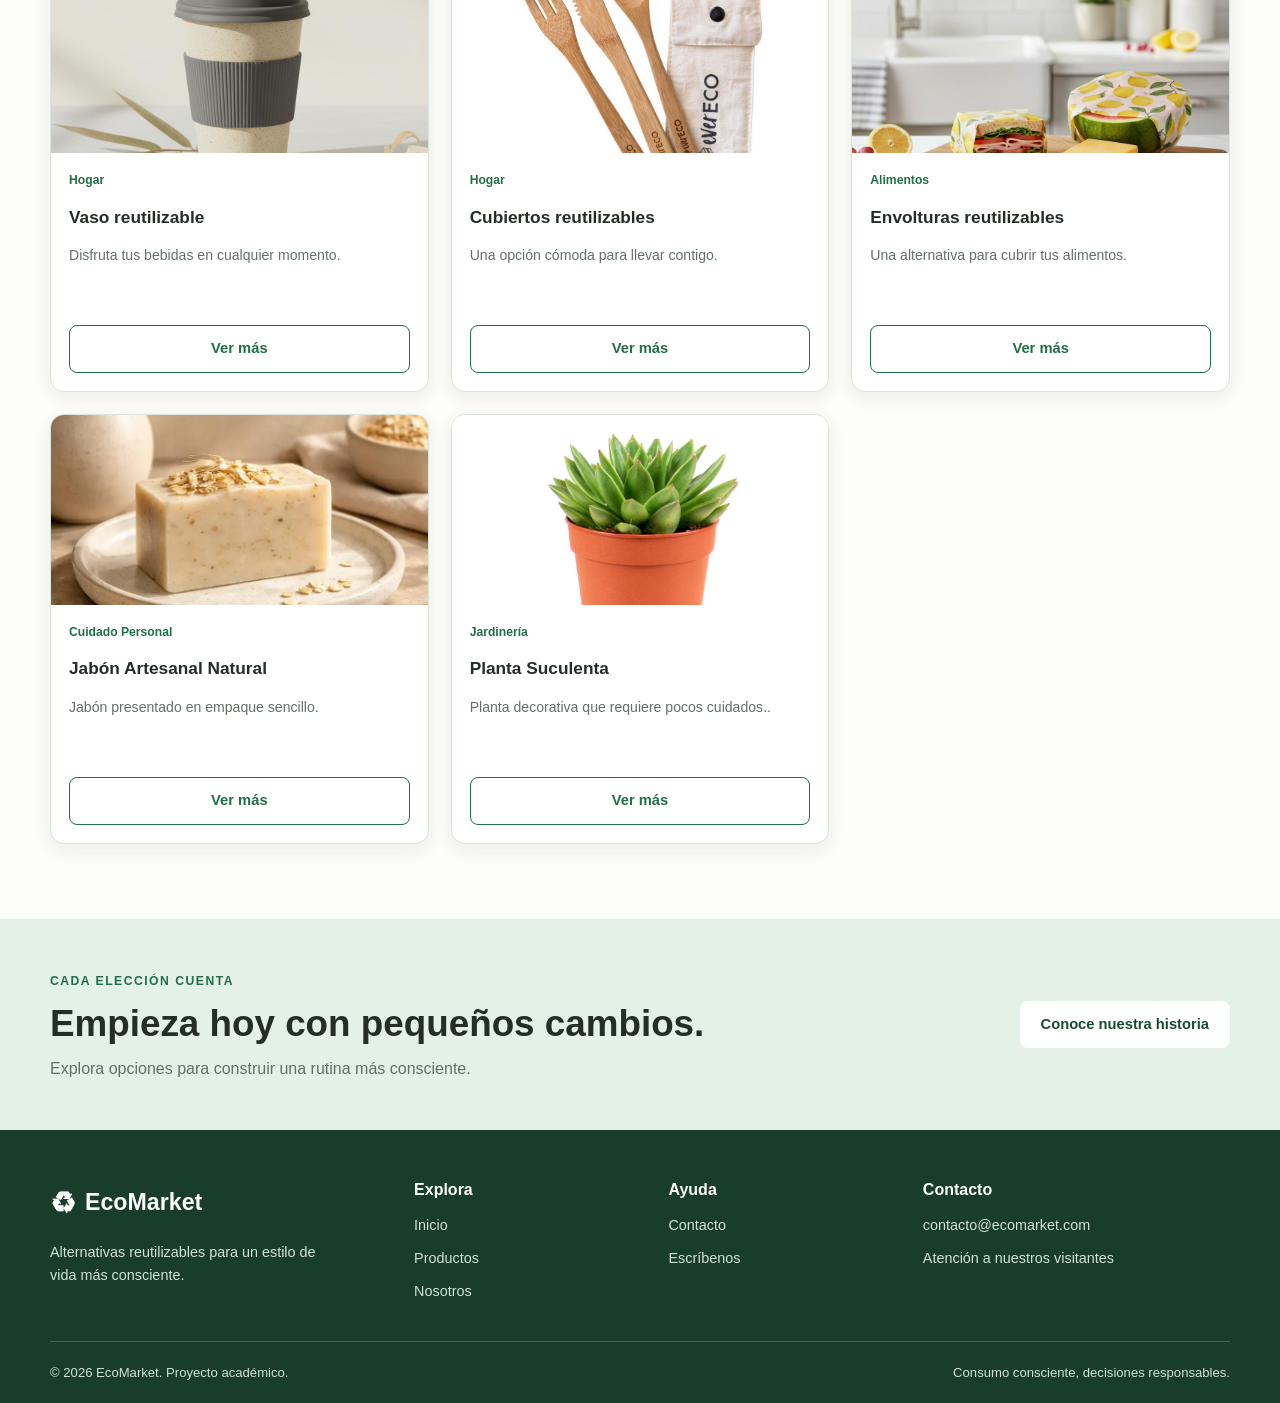
==== commit 89d7fd5d: "feat: :sparkles: e agrego un contador para descuentos con dias horas y minutos" ====
--- a/index.html
+++ b/index.html
@@ -67,6 +67,16 @@
                         Explorar productos
                         <span aria-hidden="true">→</span>
                     </a>
+
+                    <div class="tiempo"><p>Oferta relampago</p>
+                    <strong>2:Dias 14:Horas 50:Minutos </strong>
+                    <p>Hasta un 50% de descuento en todos los pŕoductos</p>
+                    <a class="btn btn-primary"
+                       href="views/productos.html">
+                        Shop Bambo Set
+                        <span aria-hidden="true">→</span>
+                    </a>
+                    </div>
                 </div>
 
                 <div class="hero-image">
--- a/css/layout.css
+++ b/css/layout.css
@@ -757,5 +757,19 @@
 }
 
 
-
-
+.tiempo strong{
+    color: var(--color-primary);
+    display: flex;
+    justify-content:flex;
+    align-items: center;
+    font-size: 2rem;
+}
+
+.tiempo p{
+    font-size: clamp(1.5rem, 1.5vw, 1.8rem);
+    color: var(--color-text);
+    letter-spacing: -1.5px;
+    margin-block: 18px;
+    
+}
+    
